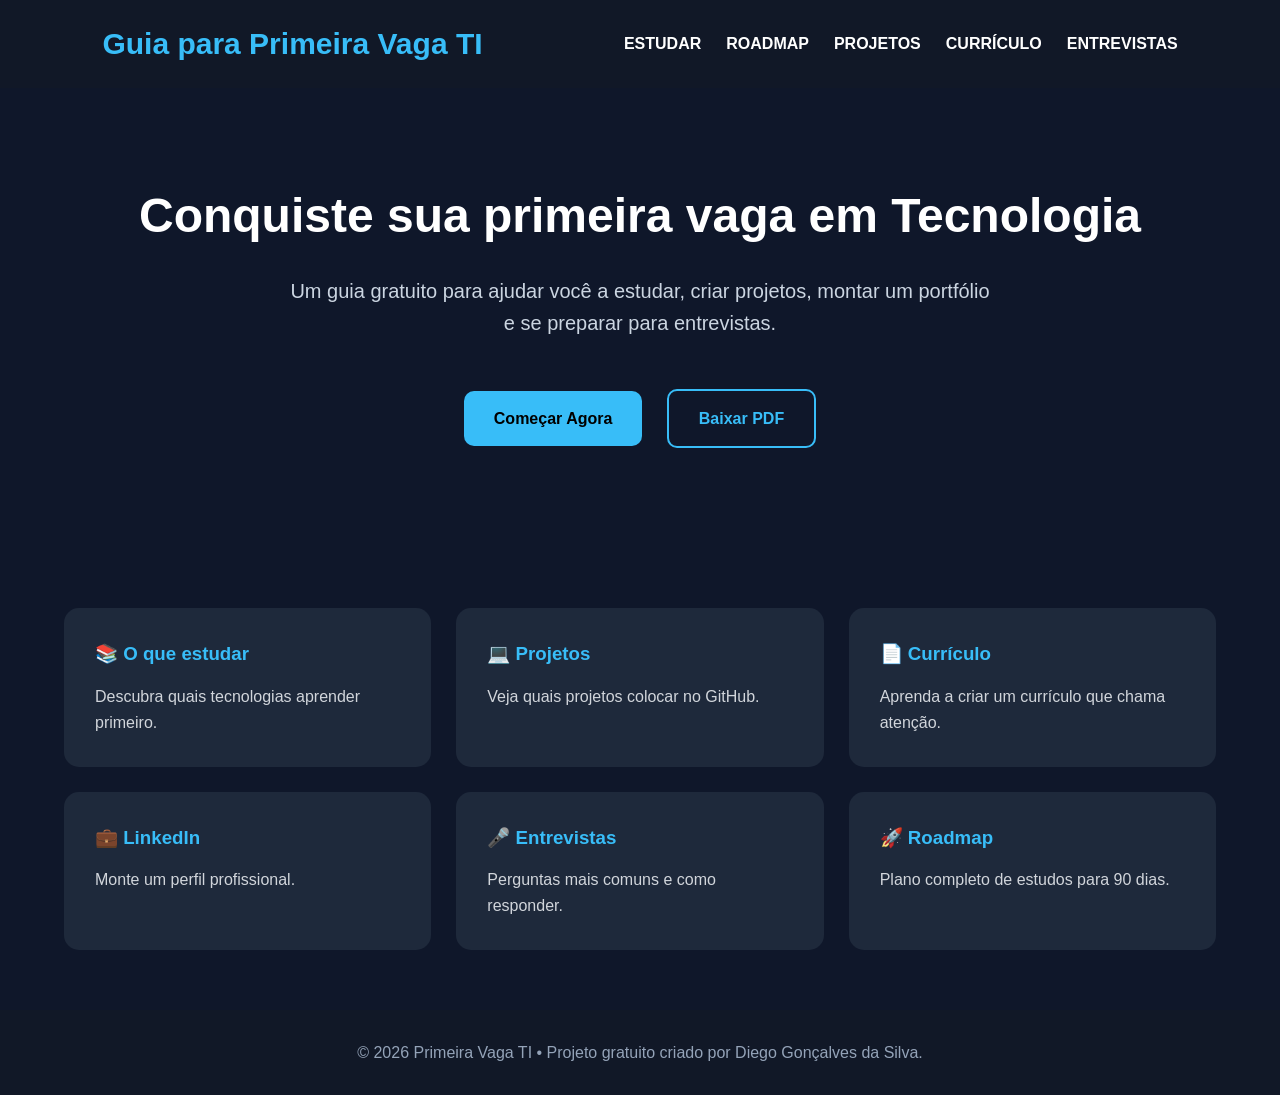
==== index.html @ ed17e3fb "Initial commit" ====
<!DOCTYPE html>
<html lang="pt-BR">
<head>
    <meta charset="UTF-8">
    <meta name="viewport" content="width=device-width, initial-scale=1.0">
    <title>Guia para Primeira Vaga TI</title>

    <link rel="stylesheet" href="style.css">
</head>

<body>

<header>

    <div class="logo">
        <h1>Guia para Primeira Vaga TI</h1>
    </div>

    <nav>
        <a href="pages/estudar.html">ESTUDAR</a>
        <a href="pages/roadmap.html">ROADMAP</a>
        <a href="pages/projetos.html">PROJETOS</a>
        <a href="pages/curriculo.html">CURRÍCULO</a>
        <a href="pages/entrevistas.html">ENTREVISTAS</a>
    </nav>

</header>

<section class="hero">

    <h2>Conquiste sua primeira vaga em Tecnologia</h2>

    <p>
        Um guia gratuito para ajudar você a estudar, criar projetos,
        montar um portfólio e se preparar para entrevistas.
    </p>

    <div class="buttons">

        <a class="btn" href="#">Começar Agora</a>

        <a class="btn-outline" href="#">Baixar PDF</a>

    </div>

</section>

<section class="cards">

    <div class="card">
        <h3>📚 O que estudar</h3>
        <p>Descubra quais tecnologias aprender primeiro.</p>
    </div>

    <div class="card">
        <h3>💻 Projetos</h3>
        <p>Veja quais projetos colocar no GitHub.</p>
    </div>

    <div class="card">
        <h3>📄 Currículo</h3>
        <p>Aprenda a criar um currículo que chama atenção.</p>
    </div>

    <div class="card">
        <h3>💼 LinkedIn</h3>
        <p>Monte um perfil profissional.</p>
    </div>

    <div class="card">
        <h3>🎤 Entrevistas</h3>
        <p>Perguntas mais comuns e como responder.</p>
    </div>

    <div class="card">
        <h3>🚀 Roadmap</h3>
        <p>Plano completo de estudos para 90 dias.</p>
    </div>

</section>

<footer>

    <p>© 2026 Primeira Vaga TI • Projeto gratuito criado por Diego Gonçalves da Silva.</p>

</footer>

<script src="script.js"></script>

</body>
</html>
---- style.css ----
/* ==========================
   RESET
========================== */

*{
    margin:0;
    padding:0;
    box-sizing:border-box;
}

body{
    font-family:Arial, Helvetica, sans-serif;
    background:#0f172a;
    color:#ffffff;
    line-height:1.6;
}

/* ==========================
   HEADER
========================== */

header{
    display:flex;
    justify-content:space-between;
    align-items:center;
    padding:20px 8%;
    background:#111827;
    position:sticky;
    top:0;
    z-index:1000;
}

.logo h1{
    color:#38bdf8;
    font-size:30px;
}

nav{
    display:flex;
    gap:25px;
}

nav a{
    color:white;
    text-decoration:none;
    transition:.3s;
    font-weight:bold;
}

nav a:hover{
    color:#38bdf8;
}

/* ==========================
   HERO
========================== */

.hero{
    text-align:center;
    padding:90px 20px;
}

.hero h2{
    font-size:48px;
    margin-bottom:20px;
}

.hero p{
    max-width:700px;
    margin:auto;
    font-size:20px;
    color:#cbd5e1;
}

/* ==========================
   BOTÕES
========================== */

.buttons{
    margin-top:40px;
}

.btn,
.btn-outline{

    display:inline-block;
    margin:10px;
    padding:15px 30px;
    border-radius:10px;
    text-decoration:none;
    font-weight:bold;
    transition:.3s;

}

.btn{

    background:#38bdf8;
    color:#000;

}

.btn:hover{

    transform:translateY(-3px);

}

.btn-outline{

    border:2px solid #38bdf8;
    color:#38bdf8;

}

.btn-outline:hover{

    background:#38bdf8;
    color:#000;

}

/* ==========================
   CARDS
========================== */

.cards{

    width:90%;
    margin:60px auto;
    display:grid;
    grid-template-columns:repeat(auto-fit,minmax(280px,1fr));
    gap:25px;

}

/* Link do card */

.card-link{

    text-decoration:none;
    color:inherit;
    display:block;

}

.card-link:hover{

    color:inherit;

}

/* Card */

.card{

    background:#1e293b;
    padding:30px;
    border-radius:15px;
    transition:.3s;
    cursor:pointer;
    height:100%;
    border:1px solid transparent;

}

.card:hover{

    transform:translateY(-8px);
    border-color:#38bdf8;
    box-shadow:0 10px 25px rgba(56,189,248,.25);

}

.card h3{

    margin-bottom:15px;
    color:#38bdf8;

}

.card p{

    color:#d1d5db;

}

/* ==========================
   FOOTER
========================== */

footer{

    text-align:center;
    padding:30px;
    background:#111827;
    color:#94a3b8;
    margin-top:50px;

}

/* ==========================
   RESPONSIVO
========================== */

@media(max-width:768px){

header{

    flex-direction:column;

}

nav{

    margin-top:20px;
    flex-wrap:wrap;
    justify-content:center;
    gap:15px;

}

.hero h2{

    font-size:34px;

}

.hero p{

    font-size:18px;

}

.cards{

    width:95%;

}

}
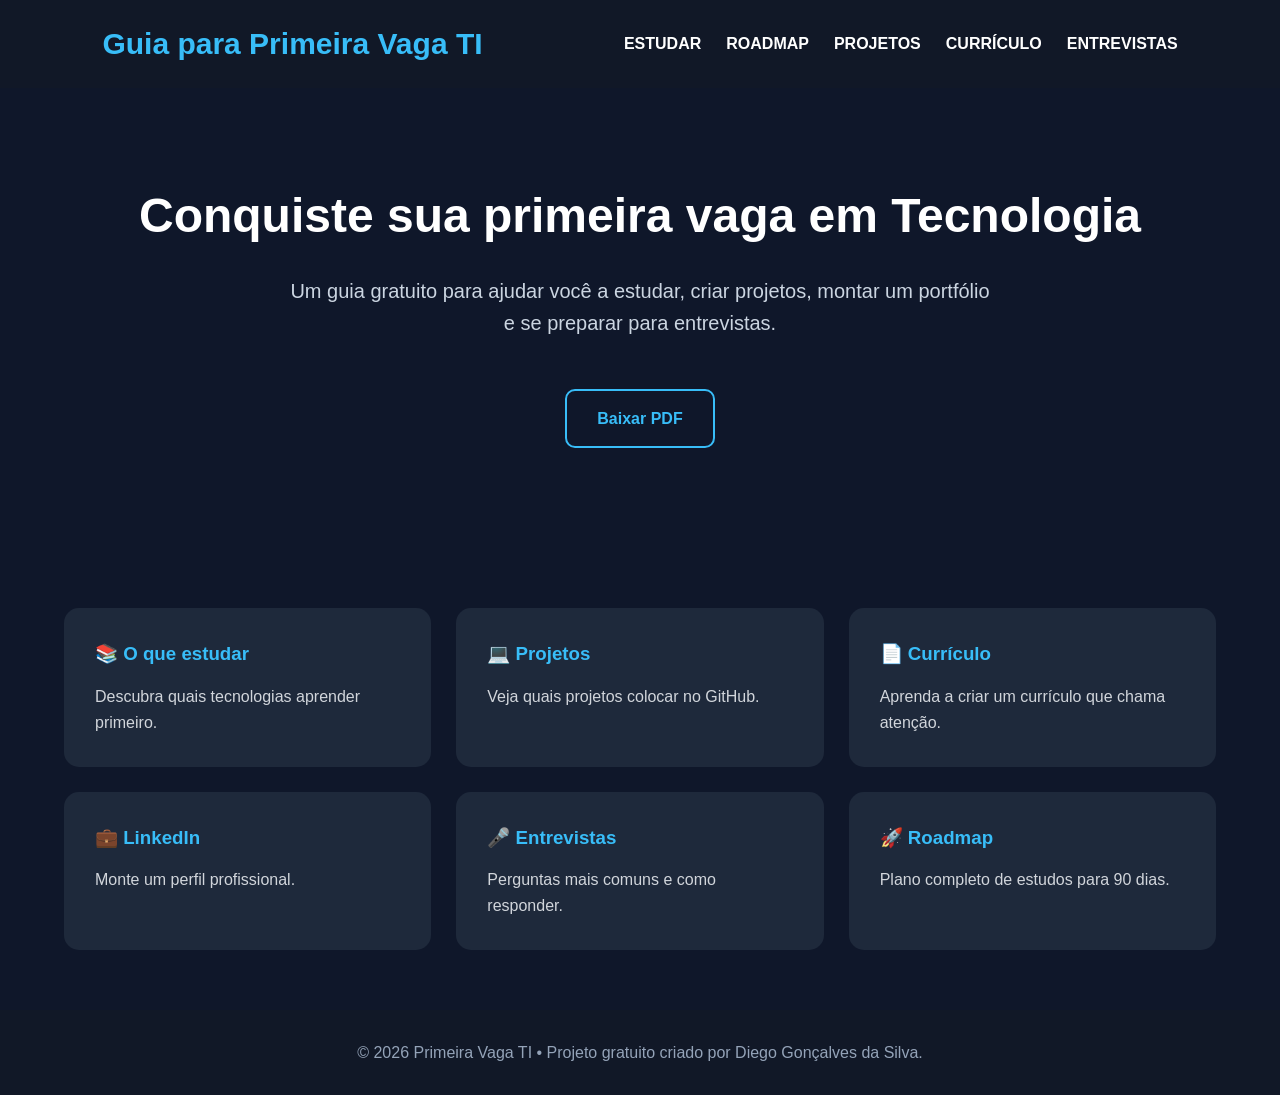
==== commit f7e0858b: "removi o começa agora removi" ====
--- a/index.html
+++ b/index.html
@@ -37,9 +37,7 @@
 
     <div class="buttons">
 
-        <a class="btn" href="#">Começar Agora</a>
-
-        <a class="btn-outline" href="#">Baixar PDF</a>
+        <a class="btn-outline" href="ebook/Primeira_Vaga_TI.pdf">Baixar PDF</a>
 
     </div>
 
